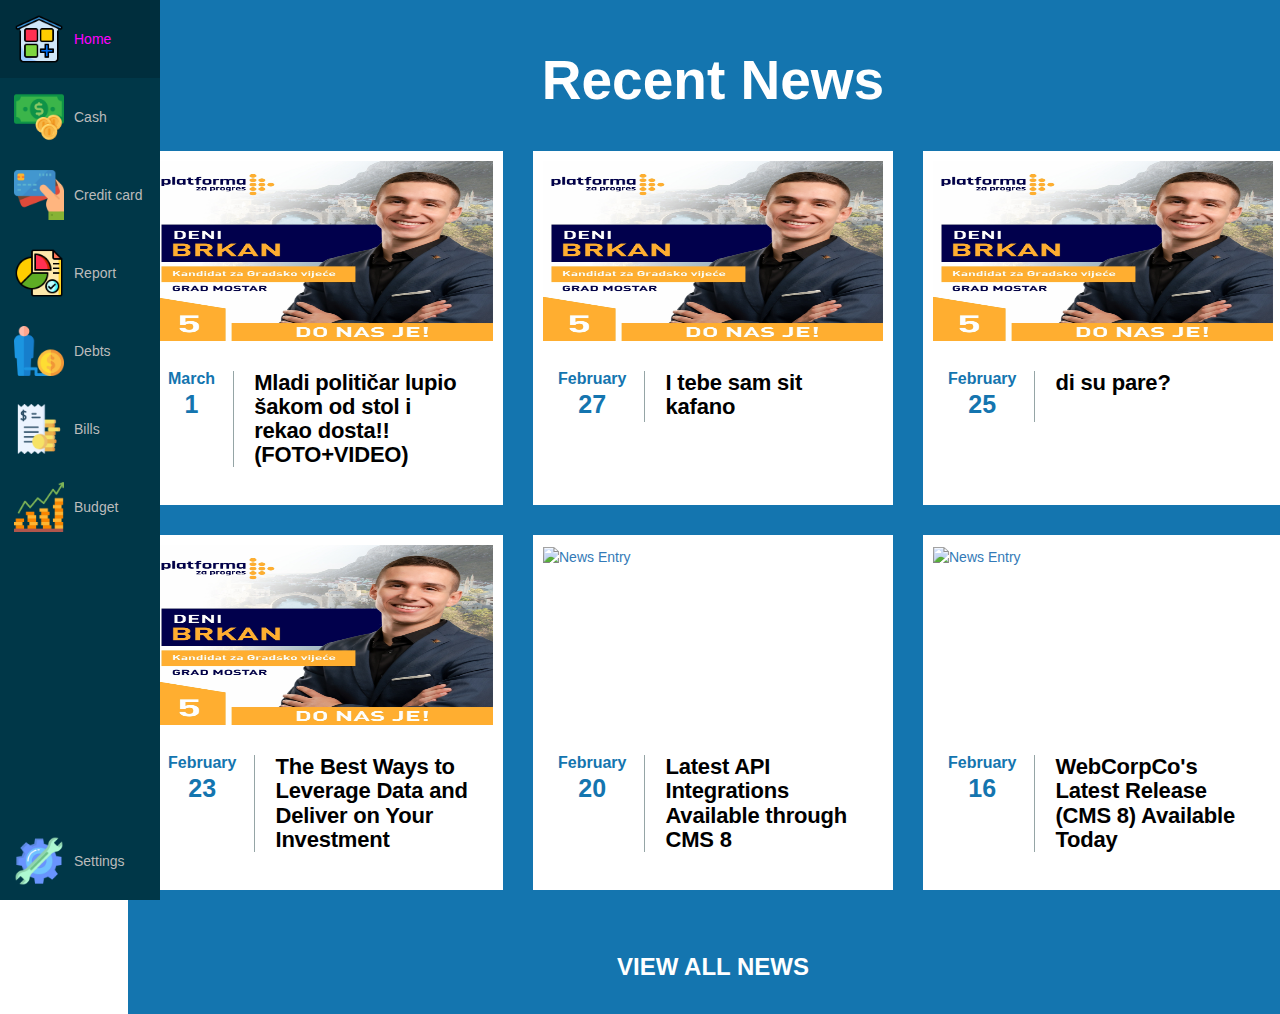
==== index.html @ 2942ec9b "debts v1" ====
<!DOCTYPE html>
<html lang="pt-BR">
	<head>
		<meta charset="UTF-8" />
		<meta name="viewport" content="width=device-width, initial-scale=1.0" />
		<title>Responsive Fixed Sidebar</title>
		<link
			rel="stylesheet"
			href="https://fonts.googleapis.com/css?family=Roboto&display=swap"
		/>
		<link rel="stylesheet" href="./styles/index_style.css" />
		<link rel="stylesheet" href="./styles/index_sidebar.css" />
	
		<link href="https://maxcdn.bootstrapcdn.com/bootstrap/3.3.7/css/bootstrap.min.css" rel="stylesheet">
		<link href="styles/index_recent-news-boxes.css" rel="stylesheet">
		<script src="https://ajax.googleapis.com/ajax/libs/jquery/3.1.1/jquery.min.js"></script>
		<script src="https://maxcdn.bootstrapcdn.com/bootstrap/3.3.7/js/bootstrap.min.js"></script>

	</head>
	<body>
		<aside class="sidebar">
			<nav>
				<ul class="sidebar__nav">
					<li>
						<a href="#" class="sidebar__nav__link">
							<img src="images/index/homepage.png" alt="Icon" /></image>
							<span class="sidebar__nav__text">Home</span>
						</a>
					</li>
					<li>
						<a href="#" class="sidebar__nav__link">
							<img src="images/index/money.png" alt="Icon" /></image>
							<span class="sidebar__nav__text">Cash</span>
						</a>
					</li>
					<li>
						<a href="#" class="sidebar__nav__link">
							<img src="images/index/debit-card.png" alt="Icon" /></image>
							<span class="sidebar__nav__text">Credit card</span>
						</a>
					</li>
					<li>
						<a href="#" class="sidebar__nav__link">
							<img src="images/index/report.png" alt="Icon" /></image>
							<span class="sidebar__nav__text">Report</span>
						</a>
					</li>
					<li>
						<a href="./pages/debts.html" class="sidebar__nav__link">
							<img src="images/index/debt.png" alt="Icon" /></image>
							<span class="sidebar__nav__text">Debts</span>
						</a>
					</li>
					<li>
						<a href="#" class="sidebar__nav__link">
							<img src="images/index/receipt.png" alt="Icon" /></image>
							<span class="sidebar__nav__text">Bills</span>
						</a>
					</li>
					<li>
						<a href="#" class="sidebar__nav__link">
							<img src="images/index/revenue.png" alt="Icon" /></image>
							<span class="sidebar__nav__text">Budget</span>
						</a>
					</li>
					<li>
						<a href="#" class="sidebar__nav__link">
							<img src="images/index/tools.png" alt="Icon" /></image>
							<span class="sidebar__nav__text">Settings</span>
						</a>
					</li>
				</ul>
			</nav>
		</aside>
			<section class="recentNews">
				<div class="container">
				  <h2 class="news-title">Recent News</h2>
				  <div class="row">
					<div class="ct-blog col-sm-6 col-md-4">
					  <div class="inner">
						<div class="fauxcrop">
						  <a href="#"><img alt="News Entry" src="images/news/deni.jpg"></a>
						</div>
						<div class="ct-blog-content">
						  <div class="ct-blog-date">
							<span>March</span><strong>1</strong>
						  </div>
						  <h3 class="ct-blog-header">
							Mladi političar lupio šakom od stol i rekao dosta!! (FOTO+VIDEO)
						  </h3>
						</div>
					  </div>
					</div>
					<div class="ct-blog col-sm-6 col-md-4">
					  <div class="inner">
						<div class="fauxcrop">
						  <a href="#"><img alt="News Entry" src="images/news/deni.jpg"></a>
						</div>
						<div class="ct-blog-content">
						  <div class="ct-blog-date">
							<span>February</span><strong>27</strong>
						  </div>
						  <h3 class="ct-blog-header">
							I tebe sam sit kafano
						  </h3>
						</div>
					  </div>
					</div>
					<div class="ct-blog col-sm-6 col-md-4">
					  <div class="inner">
						<div class="fauxcrop">
						  <a href="#"><img alt="News Entry" src="images/news/deni.jpg"></a>
						</div>
						<div class="ct-blog-content">
						  <div class="ct-blog-date">
							<span>February</span><strong>25</strong>
						  </div>
						  <h3 class="ct-blog-header">
							di su pare?
						  </h3>
						</div>
					  </div>
					</div>
					<div class="ct-blog col-sm-6 col-md-4">
					  <div class="inner">
						<div class="fauxcrop">
						  <a href="#"><img alt="News Entry" src="images/news/deni.jpg"></a>
						</div>
						<div class="ct-blog-content">
						  <div class="ct-blog-date">
							<span>February</span><strong>23</strong>
						  </div>
						  <h3 class="ct-blog-header">
							The Best Ways to Leverage Data and Deliver on Your Investment
						  </h3>
						</div>
					  </div>
					</div>
					<div class="ct-blog col-sm-6 col-md-4">
					  <div class="inner">
						<div class="fauxcrop">
						  <a href="#"><img alt="News Entry" src="https://www.solodev.com/assets/recent-news/news-entry-5.jpg"></a>
						</div>
						<div class="ct-blog-content">
						  <div class="ct-blog-date">
							<span>February</span><strong>20</strong>
						  </div>
						  <h3 class="ct-blog-header">
							Latest API Integrations Available through CMS 8
						  </h3>
						</div>
					  </div>
					</div>
					<div class="ct-blog col-sm-6 col-md-4">
					  <div class="inner">
						<div class="fauxcrop">
						  <a href="#"><img alt="News Entry" src="https://www.solodev.com/assets/recent-news/news-entry-6.jpg"></a>
						</div>
						<div class="ct-blog-content">
						  <div class="ct-blog-date">
							<span>February</span><strong>16</strong>
						  </div>
						  <h3 class="ct-blog-header">
							WebCorpCo's Latest Release (CMS 8) Available Today
						  </h3>
						</div>
					  </div>
					</div>
				  </div>
				  <div class="btn-news btn-contests">
					<a href="#">VIEW ALL NEWS</a>
				  </div>
				</div>
			  </section>
		</main>
	</body>
	
</html>
---- styles/index_style.css ----
img{
  width: 50px;
  height: 100%;
}

:root {
  --sidebar-width: 4.5em;
}

body {
  margin: 0;
  padding: 0;
  font-family: 'Roboto';
}

* {
  outline: none;
  box-sizing: border-box;
}

.main {
  margin-left: auto;
  margin-right: auto;
  max-width: 992px;
  padding: 2em 1.5em;
}

.main h2 {
  font-size: 2em;
  margin-top: 0px;
}

.main p {
  color: #444;
  font-size: 1.25em;
  line-height: 2;
  text-align: justify;
}

@media (min-width: 572px) {
  .main {
    /*margin-left: var(--sidebar-width);*/
    margin-left:11%;
  }
  
}

@media (min-width: 992px) {
  .main {
    padding: 2.5em;
  }

}
---- styles/index_sidebar.css ----
.sidebar {
	background-color: #003748;
	position: fixed;
	transition: width 0.2s ease;
	z-index:10000;
}

.sidebar nav {
	height: 100%;

}

.sidebar .sidebar__nav {
	display: flex;
	height: 100%;
	list-style: none;
	margin: 0;
	padding: 0;
}

.sidebar .sidebar__nav .sidebar__nav__link {
	align-items: center;
	color: #bbb;
	display: flex;
	padding-left: 20px;
	text-decoration: none;
	transition: color 0.2s ease, background-color 0.2s ease;
}

.sidebar .sidebar__nav .sidebar__nav__link:hover {
	background-color: rgba(0, 0, 0, 0.15);
	color: magenta;
}

.sidebar .sidebar__nav .sidebar__nav__text {
	display: none;
	margin-left: 10px;
	margin-right: auto;
	white-space: nowrap;
	
}

.sidebar .sidebar__nav i {
	align-items: center;
	display: flex;
	justify-content: center;
}

@media (max-width: 572px) {
	.sidebar {
		bottom: 0;
		width: 100%;
	}

	.sidebar .sidebar__nav {
		justify-content: center;
	}

	.sidebar .sidebar__nav .sidebar__nav__link {
		height: 100%;
		padding: 0.75em;
	}

	.sidebar .sidebar__nav i {
		font-size: 2rem;
	}
}

@media (min-width: 572px) {
	.sidebar {
		height: 100vh;
		left: 0;
		/*width: var(--sidebar-width);*/
		width:10%;
	
	}

	.sidebar:hover {
		width: 16rem;
	}

	.sidebar .sidebar__nav {
		flex-direction: column;
	}

	.sidebar .sidebar__nav li:last-child {
		margin-top: auto;
	}

	.sidebar .sidebar__nav .sidebar__nav__link {
		padding: 1em;
	}

	.sidebar:hover .sidebar__nav .sidebar__nav__text {
		display: inline;
	}
	

	.sidebar .sidebar__nav i {
		font-size: 2.5rem;
	}
}

@media (max-height: 434px) {
	.sidebar {
		overflow-y: scroll;
	}

}
---- styles/index_recent-news-boxes.css ----
.recentNews {
    background-color: rgb(20, 117, 175); 
    margin-left:10%;
}
.recentNews .news-title {
    text-align:center;
    padding-top:30px;
    padding-bottom:30px;
    font-family: 'nimbus-sans-condensed', sans-serif;
    font-size:55px;
    font-weight:bold;
    color: #fff;
}
.recentNews .row {
    display: flex;
    flex-wrap: wrap;
    justify-content: space-between;
    margin-bottom: 30px;
}
.recentNews .ct-blog {
    margin-bottom: 30px;
}
.ct-blog .inner {
    background-color: #FFF;
    padding: 10px;
    transition: all 0.2s ease-in-out 0s;
    cursor: pointer;
    height: 100%;
}
.ct-blog .inner:hover {
    background-color: #e6e6e6;
}
.ct-blog .fauxcrop {
    height: 180px;
    overflow: hidden;
}
.ct-blog .fauxcrop img {
    width: 100%;
}
.ct-blog-content {
    display: table;
    padding: 30px 0 28px;
}
.ct-blog-content .ct-blog-date {
    border-right: 1px solid #95A5A6;
    display: table-cell;
    font-family: "Lato", sans-serif;
    padding: 0px 18px 0px 15px;
    text-align: center;
}
.ct-blog-content .ct-blog-date span {
    font-size: 16px;
    color: rgb(20, 117, 175);  
    font-weight: 700;
    display: block;
    line-height: 1;
}
.ct-blog-content .ct-blog-date strong {
    font-size: 25px;
    color: rgb(20, 117, 175);  
}
.ct-blog-content .ct-blog-header {
    color: #000;
    display: table-cell;
    font-size: 22px;
    font-weight: 700;
    letter-spacing: -0.2px;
    line-height: 1.1;
    padding: 0 20px;
    vertical-align: top;
}
.btn-news {
    color: #333;
    font-size: 14px;
    font-weight: bold;
    padding-bottom: 30px;
    text-align: center;
}
.btn-news.btn-contests a {
    color: #fff;
    font-family: 'nimbus-sans-condensed', sans-serif;
    font-size: 24px;
    transition: all 0.2s ease-in-out 0s;
}
.btn-news.btn-contests a:hover {
    color: #000;
}
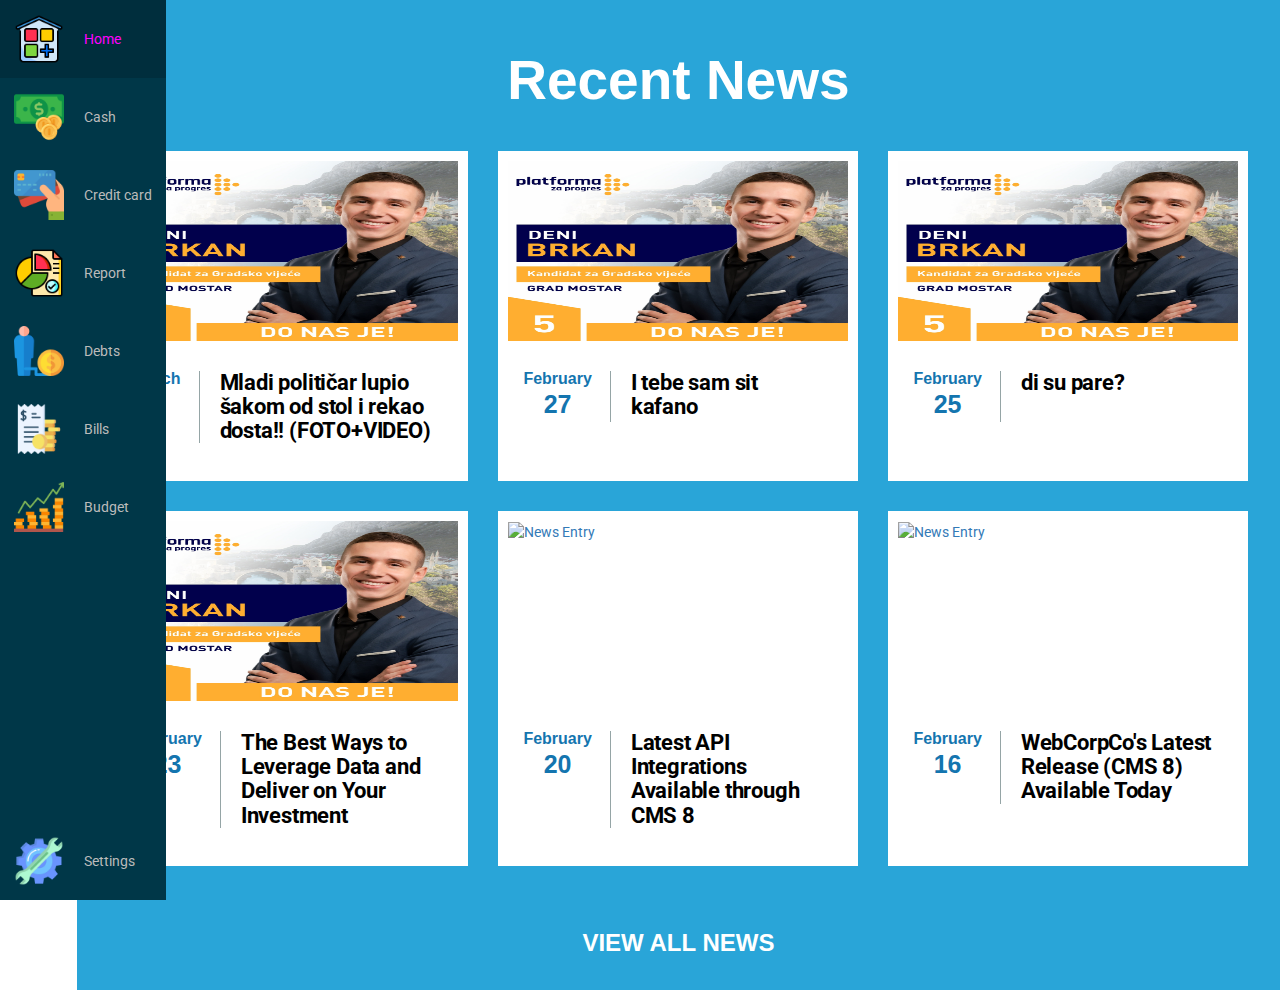
==== commit 2a762808: "fixed navbar" ====
--- a/index.html
+++ b/index.html
@@ -1,178 +1,150 @@
 <!DOCTYPE html>
-<html lang="pt-BR">
-	<head>
-		<meta charset="UTF-8" />
-		<meta name="viewport" content="width=device-width, initial-scale=1.0" />
-		<title>Responsive Fixed Sidebar</title>
-		<link
-			rel="stylesheet"
-			href="https://fonts.googleapis.com/css?family=Roboto&display=swap"
-		/>
-		<link rel="stylesheet" href="./styles/index_style.css" />
-		<link rel="stylesheet" href="./styles/index_sidebar.css" />
-	
-		<link href="https://maxcdn.bootstrapcdn.com/bootstrap/3.3.7/css/bootstrap.min.css" rel="stylesheet">
-		<link href="styles/index_recent-news-boxes.css" rel="stylesheet">
-		<script src="https://ajax.googleapis.com/ajax/libs/jquery/3.1.1/jquery.min.js"></script>
-		<script src="https://maxcdn.bootstrapcdn.com/bootstrap/3.3.7/js/bootstrap.min.js"></script>
+<html>
 
-	</head>
-	<body>
-		<aside class="sidebar">
-			<nav>
-				<ul class="sidebar__nav">
-					<li>
-						<a href="#" class="sidebar__nav__link">
-							<img src="images/index/homepage.png" alt="Icon" /></image>
-							<span class="sidebar__nav__text">Home</span>
-						</a>
-					</li>
-					<li>
-						<a href="#" class="sidebar__nav__link">
-							<img src="images/index/money.png" alt="Icon" /></image>
-							<span class="sidebar__nav__text">Cash</span>
-						</a>
-					</li>
-					<li>
-						<a href="#" class="sidebar__nav__link">
-							<img src="images/index/debit-card.png" alt="Icon" /></image>
-							<span class="sidebar__nav__text">Credit card</span>
-						</a>
-					</li>
-					<li>
-						<a href="#" class="sidebar__nav__link">
-							<img src="images/index/report.png" alt="Icon" /></image>
-							<span class="sidebar__nav__text">Report</span>
-						</a>
-					</li>
-					<li>
-						<a href="./pages/debts.html" class="sidebar__nav__link">
-							<img src="images/index/debt.png" alt="Icon" /></image>
-							<span class="sidebar__nav__text">Debts</span>
-						</a>
-					</li>
-					<li>
-						<a href="#" class="sidebar__nav__link">
-							<img src="images/index/receipt.png" alt="Icon" /></image>
-							<span class="sidebar__nav__text">Bills</span>
-						</a>
-					</li>
-					<li>
-						<a href="#" class="sidebar__nav__link">
-							<img src="images/index/revenue.png" alt="Icon" /></image>
-							<span class="sidebar__nav__text">Budget</span>
-						</a>
-					</li>
-					<li>
-						<a href="#" class="sidebar__nav__link">
-							<img src="images/index/tools.png" alt="Icon" /></image>
-							<span class="sidebar__nav__text">Settings</span>
-						</a>
-					</li>
-				</ul>
-			</nav>
-		</aside>
-			<section class="recentNews">
-				<div class="container">
-				  <h2 class="news-title">Recent News</h2>
-				  <div class="row">
-					<div class="ct-blog col-sm-6 col-md-4">
-					  <div class="inner">
+<head>
+	<meta charset="UTF-8" />
+	<meta name="viewport" content="width=device-width, initial-scale=1.0" />
+	<title>News</title>
+
+
+	<link href="https://maxcdn.bootstrapcdn.com/bootstrap/3.3.7/css/bootstrap.min.css" rel="stylesheet">
+	<link href="styles/index_recent-news-boxes.css" rel="stylesheet">
+	<script src="https://ajax.googleapis.com/ajax/libs/jquery/3.1.1/jquery.min.js"></script>
+	<script src="https://maxcdn.bootstrapcdn.com/bootstrap/3.3.7/js/bootstrap.min.js"></script>
+
+</head>
+
+<body>
+
+
+	<!--Navigation bar-->
+	<div id="nav-placeholder">
+
+
+
+	</div>
+	<!--end of Navigation bar-->
+
+
+	<section class="recentNews">
+		<div class="container">
+			<h2 class="news-title">Recent News</h2>
+			<div class="row">
+				<div class="ct-blog col-sm-6 col-md-4">
+					<div class="inner">
 						<div class="fauxcrop">
-						  <a href="#"><img alt="News Entry" src="images/news/deni.jpg"></a>
+							<a href="#"><img alt="News Entry" src="images/news/deni.jpg"></a>
 						</div>
 						<div class="ct-blog-content">
-						  <div class="ct-blog-date">
-							<span>March</span><strong>1</strong>
-						  </div>
-						  <h3 class="ct-blog-header">
-							Mladi političar lupio šakom od stol i rekao dosta!! (FOTO+VIDEO)
-						  </h3>
+							<div class="ct-blog-date">
+								<span>March</span><strong>1</strong>
+							</div>
+							<h3 class="ct-blog-header">
+								Mladi političar lupio šakom od stol i rekao dosta!! (FOTO+VIDEO)
+							</h3>
 						</div>
-					  </div>
 					</div>
-					<div class="ct-blog col-sm-6 col-md-4">
-					  <div class="inner">
+				</div>
+				<div class="ct-blog col-sm-6 col-md-4">
+					<div class="inner">
 						<div class="fauxcrop">
-						  <a href="#"><img alt="News Entry" src="images/news/deni.jpg"></a>
+							<a href="#"><img alt="News Entry" src="images/news/deni.jpg"></a>
 						</div>
 						<div class="ct-blog-content">
-						  <div class="ct-blog-date">
-							<span>February</span><strong>27</strong>
-						  </div>
-						  <h3 class="ct-blog-header">
-							I tebe sam sit kafano
-						  </h3>
+							<div class="ct-blog-date">
+								<span>February</span><strong>27</strong>
+							</div>
+							<h3 class="ct-blog-header">
+								I tebe sam sit kafano
+							</h3>
 						</div>
-					  </div>
 					</div>
-					<div class="ct-blog col-sm-6 col-md-4">
-					  <div class="inner">
+				</div>
+				<div class="ct-blog col-sm-6 col-md-4">
+					<div class="inner">
 						<div class="fauxcrop">
-						  <a href="#"><img alt="News Entry" src="images/news/deni.jpg"></a>
+							<a href="#"><img alt="News Entry" src="images/news/deni.jpg"></a>
 						</div>
 						<div class="ct-blog-content">
-						  <div class="ct-blog-date">
-							<span>February</span><strong>25</strong>
-						  </div>
-						  <h3 class="ct-blog-header">
-							di su pare?
-						  </h3>
+							<div class="ct-blog-date">
+								<span>February</span><strong>25</strong>
+							</div>
+							<h3 class="ct-blog-header">
+								di su pare?
+							</h3>
 						</div>
-					  </div>
 					</div>
-					<div class="ct-blog col-sm-6 col-md-4">
-					  <div class="inner">
+				</div>
+				<div class="ct-blog col-sm-6 col-md-4">
+					<div class="inner">
 						<div class="fauxcrop">
-						  <a href="#"><img alt="News Entry" src="images/news/deni.jpg"></a>
+							<a href="#"><img alt="News Entry" src="images/news/deni.jpg"></a>
 						</div>
 						<div class="ct-blog-content">
-						  <div class="ct-blog-date">
-							<span>February</span><strong>23</strong>
-						  </div>
-						  <h3 class="ct-blog-header">
-							The Best Ways to Leverage Data and Deliver on Your Investment
-						  </h3>
+							<div class="ct-blog-date">
+								<span>February</span><strong>23</strong>
+							</div>
+							<h3 class="ct-blog-header">
+								The Best Ways to Leverage Data and Deliver on Your Investment
+							</h3>
 						</div>
-					  </div>
 					</div>
-					<div class="ct-blog col-sm-6 col-md-4">
-					  <div class="inner">
+				</div>
+				<div class="ct-blog col-sm-6 col-md-4">
+					<div class="inner">
 						<div class="fauxcrop">
-						  <a href="#"><img alt="News Entry" src="https://www.solodev.com/assets/recent-news/news-entry-5.jpg"></a>
+							<a href="#"><img alt="News Entry"
+									src="https://www.solodev.com/assets/recent-news/news-entry-5.jpg"></a>
 						</div>
 						<div class="ct-blog-content">
-						  <div class="ct-blog-date">
-							<span>February</span><strong>20</strong>
-						  </div>
-						  <h3 class="ct-blog-header">
-							Latest API Integrations Available through CMS 8
-						  </h3>
+							<div class="ct-blog-date">
+								<span>February</span><strong>20</strong>
+							</div>
+							<h3 class="ct-blog-header">
+								Latest API Integrations Available through CMS 8
+							</h3>
 						</div>
-					  </div>
 					</div>
-					<div class="ct-blog col-sm-6 col-md-4">
-					  <div class="inner">
+				</div>
+				<div class="ct-blog col-sm-6 col-md-4">
+					<div class="inner">
 						<div class="fauxcrop">
-						  <a href="#"><img alt="News Entry" src="https://www.solodev.com/assets/recent-news/news-entry-6.jpg"></a>
+							<a href="#"><img alt="News Entry"
+									src="https://www.solodev.com/assets/recent-news/news-entry-6.jpg"></a>
 						</div>
 						<div class="ct-blog-content">
-						  <div class="ct-blog-date">
-							<span>February</span><strong>16</strong>
-						  </div>
-						  <h3 class="ct-blog-header">
-							WebCorpCo's Latest Release (CMS 8) Available Today
-						  </h3>
+							<div class="ct-blog-date">
+								<span>February</span><strong>16</strong>
+							</div>
+							<h3 class="ct-blog-header">
+								WebCorpCo's Latest Release (CMS 8) Available Today
+							</h3>
 						</div>
-					  </div>
 					</div>
-				  </div>
-				  <div class="btn-news btn-contests">
-					<a href="#">VIEW ALL NEWS</a>
-				  </div>
 				</div>
-			  </section>
-		</main>
-	</body>
-	
-</html>
+			</div>
+			<div class="btn-news btn-contests">
+				<a href="#">VIEW ALL NEWS</a>
+			</div>
+		</div>
+	</section>
+	</main>
+
+	<script src="https://code.jquery.com/jquery-3.3.1.min.js"
+		integrity="sha256-FgpCb/KJQlLNfOu91ta32o/NMZxltwRo8QtmkMRdAu8=" crossorigin="anonymous"></script>
+	<script src="https://cdnjs.cloudflare.com/ajax/libs/popper.js/1.14.3/umd/popper.min.js"
+		integrity="sha384-ZMP7rVo3mIykV+2+9J3UJ46jBk0WLaUAdn689aCwoqbBJiSnjAK/l8WvCWPIPm49"
+		crossorigin="anonymous"></script>
+	<script src="https://stackpath.bootstrapcdn.com/bootstrap/4.1.3/js/bootstrap.min.js"
+		integrity="sha384-ChfqqxuZUCnJSK3+MXmPNIyE6ZbWh2IMqE241rYiqJxyMiZ6OW/JmZQ5stwEULTy"
+		crossorigin="anonymous"></script>
+	<script>
+		$(function () {
+			$("#nav-placeholder").load("pages/navbar.html");
+		});
+	</script>
+
+
+</body>
+
+</html>--- a/styles/index_recent-news-boxes.css
+++ b/styles/index_recent-news-boxes.css
@@ -1,6 +1,6 @@
 .recentNews {
-    background-color: rgb(20, 117, 175); 
-    margin-left:10%;
+    background-color: #29a5d8; 
+    margin-left:6%;
 }
 .recentNews .news-title {
     text-align:center;
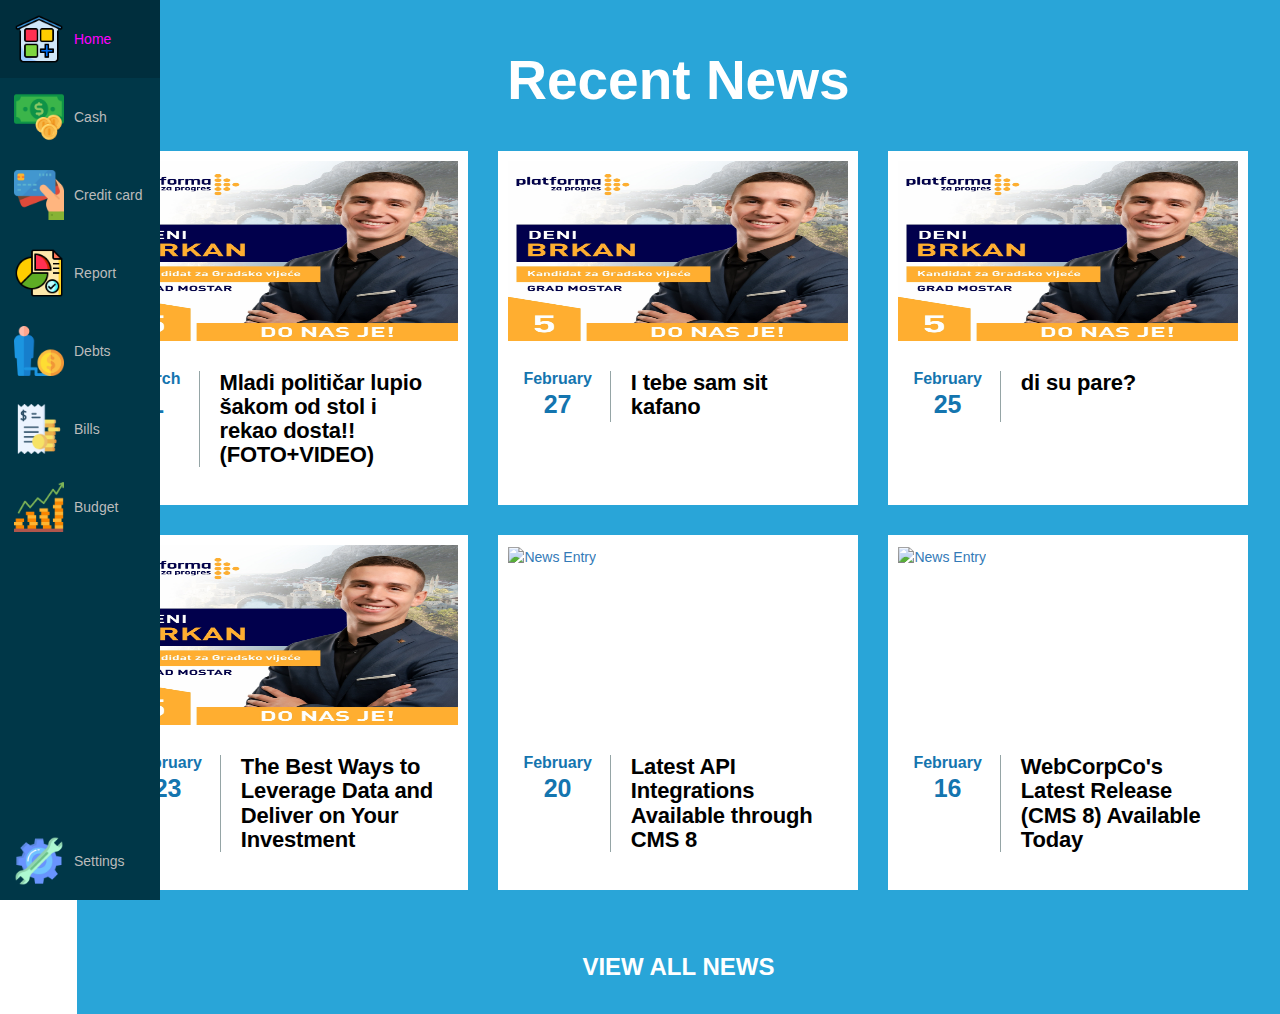
==== commit 343325ae: "cash v1" ====
--- a/index.html
+++ b/index.html
@@ -1,150 +1,178 @@
 <!DOCTYPE html>
-<html>
+<html lang="pt-BR">
+	<head>
+		<meta charset="UTF-8" />
+		<meta name="viewport" content="width=device-width, initial-scale=1.0" />
+		<title>Responsive Fixed Sidebar</title>
+		<link
+			rel="stylesheet"
+			href="https://fonts.googleapis.com/css?family=Roboto&display=swap"
+		/>
+		<link rel="stylesheet" href="./styles/index_style.css" />
+		<link rel="stylesheet" href="./styles/index_sidebar.css" />
+	
+		<link href="https://maxcdn.bootstrapcdn.com/bootstrap/3.3.7/css/bootstrap.min.css" rel="stylesheet">
+		<link href="styles/index_recent-news-boxes.css" rel="stylesheet">
+		<script src="https://ajax.googleapis.com/ajax/libs/jquery/3.1.1/jquery.min.js"></script>
+		<script src="https://maxcdn.bootstrapcdn.com/bootstrap/3.3.7/js/bootstrap.min.js"></script>
 
-<head>
-	<meta charset="UTF-8" />
-	<meta name="viewport" content="width=device-width, initial-scale=1.0" />
-	<title>News</title>
-
-
-	<link href="https://maxcdn.bootstrapcdn.com/bootstrap/3.3.7/css/bootstrap.min.css" rel="stylesheet">
-	<link href="styles/index_recent-news-boxes.css" rel="stylesheet">
-	<script src="https://ajax.googleapis.com/ajax/libs/jquery/3.1.1/jquery.min.js"></script>
-	<script src="https://maxcdn.bootstrapcdn.com/bootstrap/3.3.7/js/bootstrap.min.js"></script>
-
-</head>
-
-<body>
-
-
-	<!--Navigation bar-->
-	<div id="nav-placeholder">
-
-
-
-	</div>
-	<!--end of Navigation bar-->
-
-
-	<section class="recentNews">
-		<div class="container">
-			<h2 class="news-title">Recent News</h2>
-			<div class="row">
-				<div class="ct-blog col-sm-6 col-md-4">
-					<div class="inner">
+	</head>
+	<body>
+		<aside class="sidebar">
+			<nav>
+				<ul class="sidebar__nav">
+					<li>
+						<a href="index.html" class="sidebar__nav__link">
+							<img src="images/index/homepage.png" alt="Icon" /></image>
+							<span class="sidebar__nav__text">Home</span>
+						</a>
+					</li>
+					<li>
+						<a href="/pages/cash" class="sidebar__nav__link">
+							<img src="images/index/money.png" alt="Icon" /></image>
+							<span class="sidebar__nav__text">Cash</span>
+						</a>
+					</li>
+					<li>
+						<a href="#" class="sidebar__nav__link">
+							<img src="images/index/debit-card.png" alt="Icon" /></image>
+							<span class="sidebar__nav__text">Credit card</span>
+						</a>
+					</li>
+					<li>
+						<a href="#" class="sidebar__nav__link">
+							<img src="images/index/report.png" alt="Icon" /></image>
+							<span class="sidebar__nav__text">Report</span>
+						</a>
+					</li>
+					<li>
+						<a href="./pages/debts.html" class="sidebar__nav__link">
+							<img src="images/index/debt.png" alt="Icon" /></image>
+							<span class="sidebar__nav__text">Debts</span>
+						</a>
+					</li>
+					<li>
+						<a href="#" class="sidebar__nav__link">
+							<img src="images/index/receipt.png" alt="Icon" /></image>
+							<span class="sidebar__nav__text">Bills</span>
+						</a>
+					</li>
+					<li>
+						<a href="#" class="sidebar__nav__link">
+							<img src="images/index/revenue.png" alt="Icon" /></image>
+							<span class="sidebar__nav__text">Budget</span>
+						</a>
+					</li>
+					<li>
+						<a href="#" class="sidebar__nav__link">
+							<img src="images/index/tools.png" alt="Icon" /></image>
+							<span class="sidebar__nav__text">Settings</span>
+						</a>
+					</li>
+				</ul>
+			</nav>
+		</aside>
+			<section class="recentNews">
+				<div class="container">
+				  <h2 class="news-title">Recent News</h2>
+				  <div class="row">
+					<div class="ct-blog col-sm-6 col-md-4">
+					  <div class="inner">
 						<div class="fauxcrop">
-							<a href="#"><img alt="News Entry" src="images/news/deni.jpg"></a>
+						  <a href="#"><img alt="News Entry" src="images/news/deni.jpg"></a>
 						</div>
 						<div class="ct-blog-content">
-							<div class="ct-blog-date">
-								<span>March</span><strong>1</strong>
-							</div>
-							<h3 class="ct-blog-header">
-								Mladi političar lupio šakom od stol i rekao dosta!! (FOTO+VIDEO)
-							</h3>
+						  <div class="ct-blog-date">
+							<span>March</span><strong>1</strong>
+						  </div>
+						  <h3 class="ct-blog-header">
+							Mladi političar lupio šakom od stol i rekao dosta!! (FOTO+VIDEO)
+						  </h3>
 						</div>
+					  </div>
 					</div>
-				</div>
-				<div class="ct-blog col-sm-6 col-md-4">
-					<div class="inner">
+					<div class="ct-blog col-sm-6 col-md-4">
+					  <div class="inner">
 						<div class="fauxcrop">
-							<a href="#"><img alt="News Entry" src="images/news/deni.jpg"></a>
+						  <a href="#"><img alt="News Entry" src="images/news/deni.jpg"></a>
 						</div>
 						<div class="ct-blog-content">
-							<div class="ct-blog-date">
-								<span>February</span><strong>27</strong>
-							</div>
-							<h3 class="ct-blog-header">
-								I tebe sam sit kafano
-							</h3>
+						  <div class="ct-blog-date">
+							<span>February</span><strong>27</strong>
+						  </div>
+						  <h3 class="ct-blog-header">
+							I tebe sam sit kafano
+						  </h3>
 						</div>
+					  </div>
 					</div>
-				</div>
-				<div class="ct-blog col-sm-6 col-md-4">
-					<div class="inner">
+					<div class="ct-blog col-sm-6 col-md-4">
+					  <div class="inner">
 						<div class="fauxcrop">
-							<a href="#"><img alt="News Entry" src="images/news/deni.jpg"></a>
+						  <a href="#"><img alt="News Entry" src="images/news/deni.jpg"></a>
 						</div>
 						<div class="ct-blog-content">
-							<div class="ct-blog-date">
-								<span>February</span><strong>25</strong>
-							</div>
-							<h3 class="ct-blog-header">
-								di su pare?
-							</h3>
+						  <div class="ct-blog-date">
+							<span>February</span><strong>25</strong>
+						  </div>
+						  <h3 class="ct-blog-header">
+							di su pare?
+						  </h3>
 						</div>
+					  </div>
 					</div>
-				</div>
-				<div class="ct-blog col-sm-6 col-md-4">
-					<div class="inner">
+					<div class="ct-blog col-sm-6 col-md-4">
+					  <div class="inner">
 						<div class="fauxcrop">
-							<a href="#"><img alt="News Entry" src="images/news/deni.jpg"></a>
+						  <a href="#"><img alt="News Entry" src="images/news/deni.jpg"></a>
 						</div>
 						<div class="ct-blog-content">
-							<div class="ct-blog-date">
-								<span>February</span><strong>23</strong>
-							</div>
-							<h3 class="ct-blog-header">
-								The Best Ways to Leverage Data and Deliver on Your Investment
-							</h3>
+						  <div class="ct-blog-date">
+							<span>February</span><strong>23</strong>
+						  </div>
+						  <h3 class="ct-blog-header">
+							The Best Ways to Leverage Data and Deliver on Your Investment
+						  </h3>
 						</div>
+					  </div>
 					</div>
-				</div>
-				<div class="ct-blog col-sm-6 col-md-4">
-					<div class="inner">
+					<div class="ct-blog col-sm-6 col-md-4">
+					  <div class="inner">
 						<div class="fauxcrop">
-							<a href="#"><img alt="News Entry"
-									src="https://www.solodev.com/assets/recent-news/news-entry-5.jpg"></a>
+						  <a href="#"><img alt="News Entry" src="https://www.solodev.com/assets/recent-news/news-entry-5.jpg"></a>
 						</div>
 						<div class="ct-blog-content">
-							<div class="ct-blog-date">
-								<span>February</span><strong>20</strong>
-							</div>
-							<h3 class="ct-blog-header">
-								Latest API Integrations Available through CMS 8
-							</h3>
+						  <div class="ct-blog-date">
+							<span>February</span><strong>20</strong>
+						  </div>
+						  <h3 class="ct-blog-header">
+							Latest API Integrations Available through CMS 8
+						  </h3>
 						</div>
+					  </div>
 					</div>
-				</div>
-				<div class="ct-blog col-sm-6 col-md-4">
-					<div class="inner">
+					<div class="ct-blog col-sm-6 col-md-4">
+					  <div class="inner">
 						<div class="fauxcrop">
-							<a href="#"><img alt="News Entry"
-									src="https://www.solodev.com/assets/recent-news/news-entry-6.jpg"></a>
+						  <a href="#"><img alt="News Entry" src="https://www.solodev.com/assets/recent-news/news-entry-6.jpg"></a>
 						</div>
 						<div class="ct-blog-content">
-							<div class="ct-blog-date">
-								<span>February</span><strong>16</strong>
-							</div>
-							<h3 class="ct-blog-header">
-								WebCorpCo's Latest Release (CMS 8) Available Today
-							</h3>
+						  <div class="ct-blog-date">
+							<span>February</span><strong>16</strong>
+						  </div>
+						  <h3 class="ct-blog-header">
+							WebCorpCo's Latest Release (CMS 8) Available Today
+						  </h3>
 						</div>
+					  </div>
 					</div>
+				  </div>
+				  <div class="btn-news btn-contests">
+					<a href="#">VIEW ALL NEWS</a>
+				  </div>
 				</div>
-			</div>
-			<div class="btn-news btn-contests">
-				<a href="#">VIEW ALL NEWS</a>
-			</div>
-		</div>
-	</section>
-	</main>
-
-	<script src="https://code.jquery.com/jquery-3.3.1.min.js"
-		integrity="sha256-FgpCb/KJQlLNfOu91ta32o/NMZxltwRo8QtmkMRdAu8=" crossorigin="anonymous"></script>
-	<script src="https://cdnjs.cloudflare.com/ajax/libs/popper.js/1.14.3/umd/popper.min.js"
-		integrity="sha384-ZMP7rVo3mIykV+2+9J3UJ46jBk0WLaUAdn689aCwoqbBJiSnjAK/l8WvCWPIPm49"
-		crossorigin="anonymous"></script>
-	<script src="https://stackpath.bootstrapcdn.com/bootstrap/4.1.3/js/bootstrap.min.js"
-		integrity="sha384-ChfqqxuZUCnJSK3+MXmPNIyE6ZbWh2IMqE241rYiqJxyMiZ6OW/JmZQ5stwEULTy"
-		crossorigin="anonymous"></script>
-	<script>
-		$(function () {
-			$("#nav-placeholder").load("pages/navbar.html");
-		});
-	</script>
-
-
-</body>
-
-</html>+			  </section>
+		</main>
+	</body>
+	
+</html>
--- a/styles/index_style.css
+++ b/styles/index_style.css
@@ -0,0 +1,53 @@
+img{
+  width: 50px;
+  height: 100%;
+}
+
+:root {
+  --sidebar-width: 4.5em;
+}
+
+body {
+  margin: 0;
+  padding: 0;
+  font-family: 'Roboto';
+}
+
+* {
+  outline: none;
+  box-sizing: border-box;
+}
+
+.main {
+  margin-left: auto;
+  margin-right: auto;
+  max-width: 992px;
+  padding: 2em 1.5em;
+}
+
+.main h2 {
+  font-size: 2em;
+  margin-top: 0px;
+}
+
+.main p {
+  color: #444;
+  font-size: 1.25em;
+  line-height: 2;
+  text-align: justify;
+}
+
+@media (min-width: 572px) {
+  .main {
+    /*margin-left: var(--sidebar-width);*/
+    margin-left:11%;
+  }
+  
+}
+
+@media (min-width: 992px) {
+  .main {
+    padding: 2.5em;
+  }
+
+}
--- a/styles/index_sidebar.css
+++ b/styles/index_sidebar.css
@@ -0,0 +1,109 @@
+.sidebar {
+	background-color: #003748;
+	position: fixed;
+	transition: width 0.2s ease;
+	z-index:10000;
+}
+
+.sidebar nav {
+	height: 100%;
+
+}
+
+.sidebar .sidebar__nav {
+	display: flex;
+	height: 100%;
+	list-style: none;
+	margin: 0;
+	padding: 0;
+}
+
+.sidebar .sidebar__nav .sidebar__nav__link {
+	align-items: center;
+	color: #bbb;
+	display: flex;
+	padding-left: 20px;
+	text-decoration: none;
+	transition: color 0.2s ease, background-color 0.2s ease;
+}
+
+.sidebar .sidebar__nav .sidebar__nav__link:hover {
+	background-color: rgba(0, 0, 0, 0.15);
+	color: magenta;
+}
+
+.sidebar .sidebar__nav .sidebar__nav__text {
+	display: none;
+	margin-left: 10px;
+	margin-right: auto;
+	white-space: nowrap;
+	
+}
+
+.sidebar .sidebar__nav i {
+	align-items: center;
+	display: flex;
+	justify-content: center;
+}
+
+@media (max-width: 572px) {
+	.sidebar {
+		bottom: 0;
+		width: 100%;
+	}
+
+	.sidebar .sidebar__nav {
+		justify-content: center;
+	}
+
+	.sidebar .sidebar__nav .sidebar__nav__link {
+		height: 100%;
+		padding: 0.75em;
+	}
+
+	.sidebar .sidebar__nav i {
+		font-size: 2rem;
+	}
+}
+
+@media (min-width: 572px) {
+	.sidebar {
+		height: 100vh;
+		left: 0;
+		/*width: var(--sidebar-width);*/
+		width:10%;
+	
+	}
+
+	.sidebar:hover {
+		width: 16rem;
+	}
+
+	.sidebar .sidebar__nav {
+		flex-direction: column;
+	}
+
+	.sidebar .sidebar__nav li:last-child {
+		margin-top: auto;
+	}
+
+	.sidebar .sidebar__nav .sidebar__nav__link {
+		padding: 1em;
+	}
+
+	.sidebar:hover .sidebar__nav .sidebar__nav__text {
+		display: inline;
+	}
+	
+
+	.sidebar .sidebar__nav i {
+		font-size: 2.5rem;
+	}
+}
+
+@media (max-height: 434px) {
+	.sidebar {
+		overflow-y: scroll;
+	}
+
+}
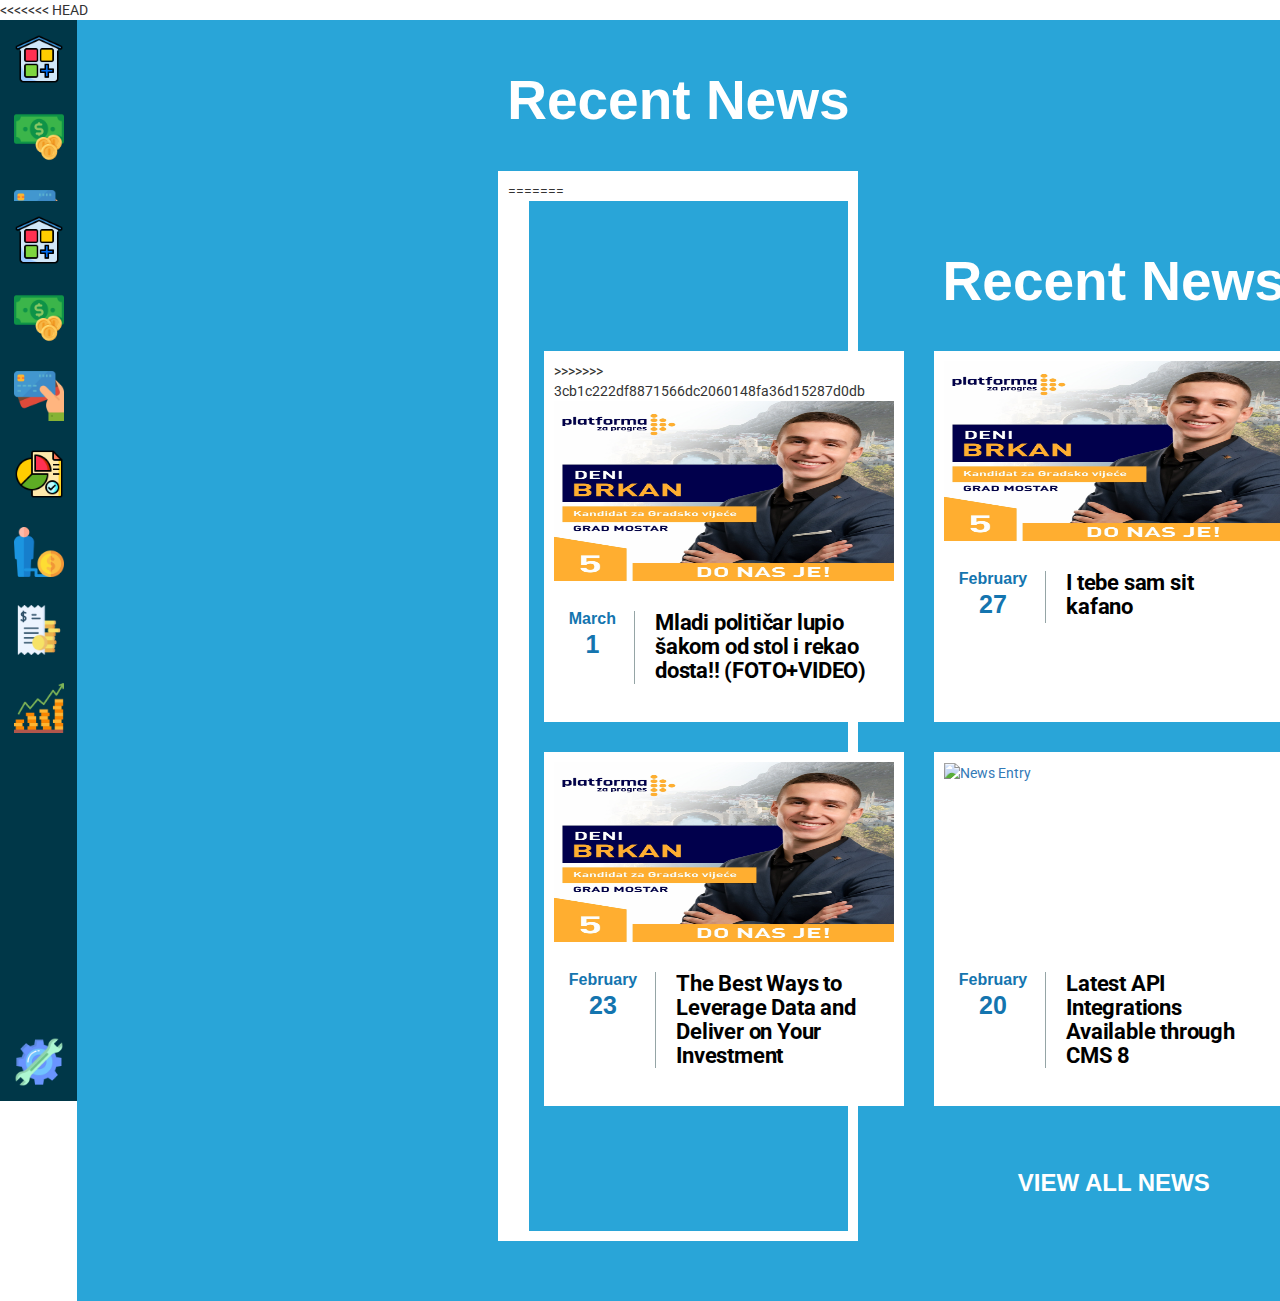
==== commit 9869d7a0: "Merge branch 'master' of https://github.com/denza24/budgetplanner" ====
--- a/index.html
+++ b/index.html
@@ -1,4 +1,5 @@
 <!DOCTYPE html>
+<<<<<<< HEAD
 <html lang="pt-BR">
 	<head>
 		<meta charset="UTF-8" />
@@ -78,101 +79,154 @@
 				  <div class="row">
 					<div class="ct-blog col-sm-6 col-md-4">
 					  <div class="inner">
-						<div class="fauxcrop">
-						  <a href="#"><img alt="News Entry" src="images/news/deni.jpg"></a>
-						</div>
-						<div class="ct-blog-content">
-						  <div class="ct-blog-date">
-							<span>March</span><strong>1</strong>
-						  </div>
-						  <h3 class="ct-blog-header">
-							Mladi političar lupio šakom od stol i rekao dosta!! (FOTO+VIDEO)
-						  </h3>
-						</div>
-					  </div>
-					</div>
-					<div class="ct-blog col-sm-6 col-md-4">
-					  <div class="inner">
-						<div class="fauxcrop">
-						  <a href="#"><img alt="News Entry" src="images/news/deni.jpg"></a>
-						</div>
-						<div class="ct-blog-content">
-						  <div class="ct-blog-date">
-							<span>February</span><strong>27</strong>
-						  </div>
-						  <h3 class="ct-blog-header">
-							I tebe sam sit kafano
-						  </h3>
-						</div>
-					  </div>
-					</div>
-					<div class="ct-blog col-sm-6 col-md-4">
-					  <div class="inner">
-						<div class="fauxcrop">
-						  <a href="#"><img alt="News Entry" src="images/news/deni.jpg"></a>
-						</div>
-						<div class="ct-blog-content">
-						  <div class="ct-blog-date">
-							<span>February</span><strong>25</strong>
-						  </div>
-						  <h3 class="ct-blog-header">
-							di su pare?
-						  </h3>
-						</div>
-					  </div>
-					</div>
-					<div class="ct-blog col-sm-6 col-md-4">
-					  <div class="inner">
-						<div class="fauxcrop">
-						  <a href="#"><img alt="News Entry" src="images/news/deni.jpg"></a>
-						</div>
-						<div class="ct-blog-content">
-						  <div class="ct-blog-date">
-							<span>February</span><strong>23</strong>
-						  </div>
-						  <h3 class="ct-blog-header">
-							The Best Ways to Leverage Data and Deliver on Your Investment
-						  </h3>
-						</div>
-					  </div>
-					</div>
-					<div class="ct-blog col-sm-6 col-md-4">
-					  <div class="inner">
-						<div class="fauxcrop">
-						  <a href="#"><img alt="News Entry" src="https://www.solodev.com/assets/recent-news/news-entry-5.jpg"></a>
-						</div>
-						<div class="ct-blog-content">
-						  <div class="ct-blog-date">
-							<span>February</span><strong>20</strong>
-						  </div>
-						  <h3 class="ct-blog-header">
-							Latest API Integrations Available through CMS 8
-						  </h3>
-						</div>
-					  </div>
-					</div>
-					<div class="ct-blog col-sm-6 col-md-4">
-					  <div class="inner">
-						<div class="fauxcrop">
-						  <a href="#"><img alt="News Entry" src="https://www.solodev.com/assets/recent-news/news-entry-6.jpg"></a>
-						</div>
-						<div class="ct-blog-content">
-						  <div class="ct-blog-date">
-							<span>February</span><strong>16</strong>
-						  </div>
-						  <h3 class="ct-blog-header">
-							WebCorpCo's Latest Release (CMS 8) Available Today
-						  </h3>
-						</div>
-					  </div>
-					</div>
-				  </div>
-				  <div class="btn-news btn-contests">
-					<a href="#">VIEW ALL NEWS</a>
-				  </div>
-				</div>
-			  </section>
-		</main>
-	</body>
-	
-</html>
+=======
+<html>
+
+<head>
+	<meta charset="UTF-8" />
+	<meta name="viewport" content="width=device-width, initial-scale=1.0" />
+	<title>News</title>
+
+
+	<link href="https://maxcdn.bootstrapcdn.com/bootstrap/3.3.7/css/bootstrap.min.css" rel="stylesheet">
+	<link href="styles/index_recent-news-boxes.css" rel="stylesheet">
+	<script src="https://ajax.googleapis.com/ajax/libs/jquery/3.1.1/jquery.min.js"></script>
+	<script src="https://maxcdn.bootstrapcdn.com/bootstrap/3.3.7/js/bootstrap.min.js"></script>
+
+</head>
+
+<body>
+
+
+	<!--Navigation bar-->
+	<div id="nav-placeholder">
+
+
+
+	</div>
+	<!--end of Navigation bar-->
+
+
+	<section class="recentNews">
+		<div class="container">
+			<h2 class="news-title">Recent News</h2>
+			<div class="row">
+				<div class="ct-blog col-sm-6 col-md-4">
+					<div class="inner">
+>>>>>>> 3cb1c222df8871566dc2060148fa36d15287d0db
+						<div class="fauxcrop">
+							<a href="#"><img alt="News Entry" src="images/news/deni.jpg"></a>
+						</div>
+						<div class="ct-blog-content">
+							<div class="ct-blog-date">
+								<span>March</span><strong>1</strong>
+							</div>
+							<h3 class="ct-blog-header">
+								Mladi političar lupio šakom od stol i rekao dosta!! (FOTO+VIDEO)
+							</h3>
+						</div>
+					</div>
+				</div>
+				<div class="ct-blog col-sm-6 col-md-4">
+					<div class="inner">
+						<div class="fauxcrop">
+							<a href="#"><img alt="News Entry" src="images/news/deni.jpg"></a>
+						</div>
+						<div class="ct-blog-content">
+							<div class="ct-blog-date">
+								<span>February</span><strong>27</strong>
+							</div>
+							<h3 class="ct-blog-header">
+								I tebe sam sit kafano
+							</h3>
+						</div>
+					</div>
+				</div>
+				<div class="ct-blog col-sm-6 col-md-4">
+					<div class="inner">
+						<div class="fauxcrop">
+							<a href="#"><img alt="News Entry" src="images/news/deni.jpg"></a>
+						</div>
+						<div class="ct-blog-content">
+							<div class="ct-blog-date">
+								<span>February</span><strong>25</strong>
+							</div>
+							<h3 class="ct-blog-header">
+								di su pare?
+							</h3>
+						</div>
+					</div>
+				</div>
+				<div class="ct-blog col-sm-6 col-md-4">
+					<div class="inner">
+						<div class="fauxcrop">
+							<a href="#"><img alt="News Entry" src="images/news/deni.jpg"></a>
+						</div>
+						<div class="ct-blog-content">
+							<div class="ct-blog-date">
+								<span>February</span><strong>23</strong>
+							</div>
+							<h3 class="ct-blog-header">
+								The Best Ways to Leverage Data and Deliver on Your Investment
+							</h3>
+						</div>
+					</div>
+				</div>
+				<div class="ct-blog col-sm-6 col-md-4">
+					<div class="inner">
+						<div class="fauxcrop">
+							<a href="#"><img alt="News Entry"
+									src="https://www.solodev.com/assets/recent-news/news-entry-5.jpg"></a>
+						</div>
+						<div class="ct-blog-content">
+							<div class="ct-blog-date">
+								<span>February</span><strong>20</strong>
+							</div>
+							<h3 class="ct-blog-header">
+								Latest API Integrations Available through CMS 8
+							</h3>
+						</div>
+					</div>
+				</div>
+				<div class="ct-blog col-sm-6 col-md-4">
+					<div class="inner">
+						<div class="fauxcrop">
+							<a href="#"><img alt="News Entry"
+									src="https://www.solodev.com/assets/recent-news/news-entry-6.jpg"></a>
+						</div>
+						<div class="ct-blog-content">
+							<div class="ct-blog-date">
+								<span>February</span><strong>16</strong>
+							</div>
+							<h3 class="ct-blog-header">
+								WebCorpCo's Latest Release (CMS 8) Available Today
+							</h3>
+						</div>
+					</div>
+				</div>
+			</div>
+			<div class="btn-news btn-contests">
+				<a href="#">VIEW ALL NEWS</a>
+			</div>
+		</div>
+	</section>
+	</main>
+
+	<script src="https://code.jquery.com/jquery-3.3.1.min.js"
+		integrity="sha256-FgpCb/KJQlLNfOu91ta32o/NMZxltwRo8QtmkMRdAu8=" crossorigin="anonymous"></script>
+	<script src="https://cdnjs.cloudflare.com/ajax/libs/popper.js/1.14.3/umd/popper.min.js"
+		integrity="sha384-ZMP7rVo3mIykV+2+9J3UJ46jBk0WLaUAdn689aCwoqbBJiSnjAK/l8WvCWPIPm49"
+		crossorigin="anonymous"></script>
+	<script src="https://stackpath.bootstrapcdn.com/bootstrap/4.1.3/js/bootstrap.min.js"
+		integrity="sha384-ChfqqxuZUCnJSK3+MXmPNIyE6ZbWh2IMqE241rYiqJxyMiZ6OW/JmZQ5stwEULTy"
+		crossorigin="anonymous"></script>
+	<script>
+		$(function () {
+			$("#nav-placeholder").load("pages/navbar.html");
+		});
+	</script>
+
+
+</body>
+
+</html>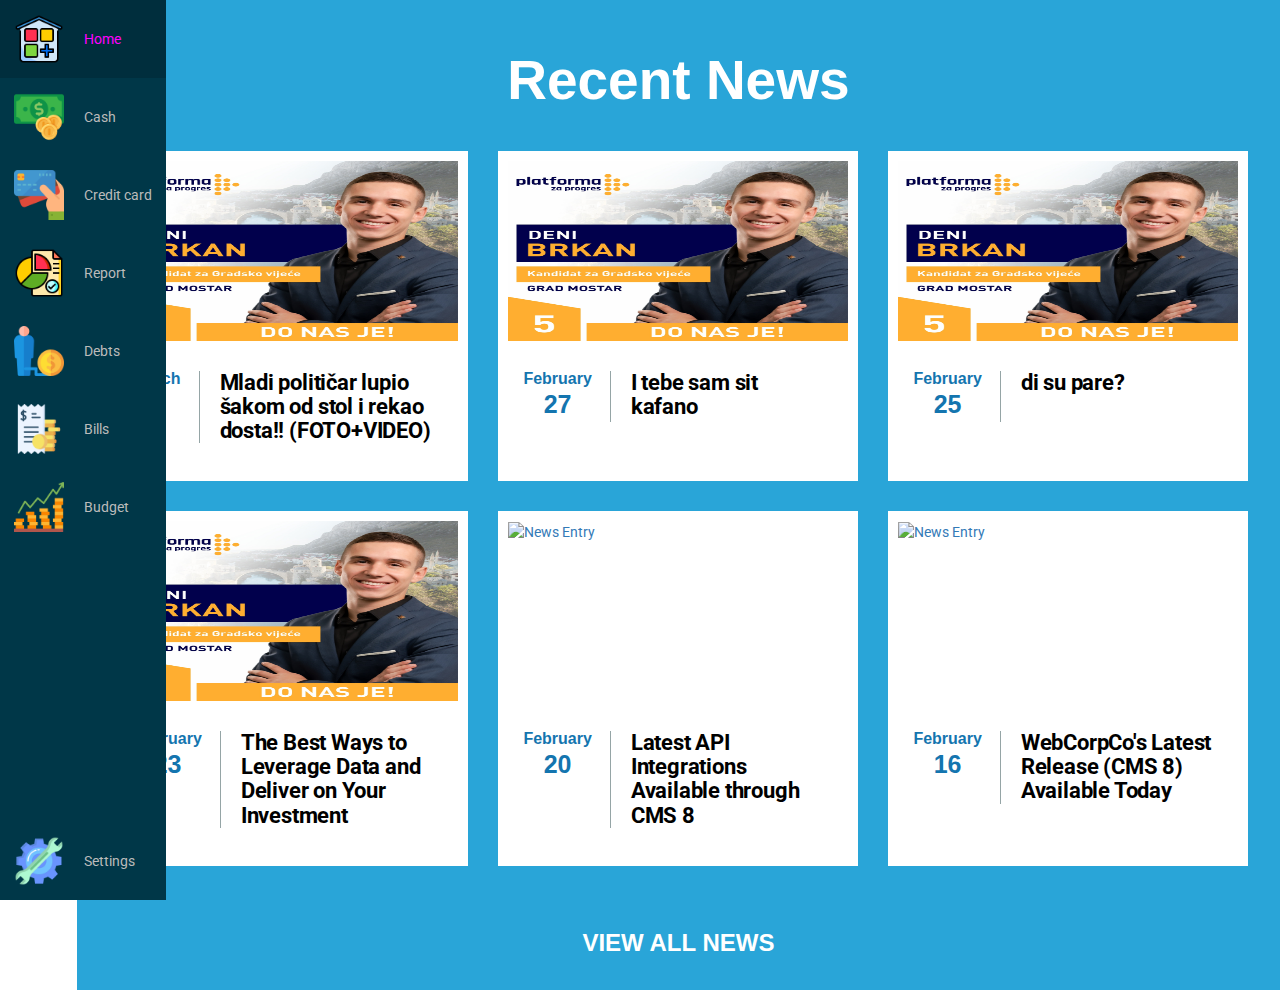
==== commit 3afc30d7: "cash v2" ====
--- a/index.html
+++ b/index.html
@@ -1,85 +1,4 @@
 <!DOCTYPE html>
-<<<<<<< HEAD
-<html lang="pt-BR">
-	<head>
-		<meta charset="UTF-8" />
-		<meta name="viewport" content="width=device-width, initial-scale=1.0" />
-		<title>Responsive Fixed Sidebar</title>
-		<link
-			rel="stylesheet"
-			href="https://fonts.googleapis.com/css?family=Roboto&display=swap"
-		/>
-		<link rel="stylesheet" href="./styles/index_style.css" />
-		<link rel="stylesheet" href="./styles/index_sidebar.css" />
-	
-		<link href="https://maxcdn.bootstrapcdn.com/bootstrap/3.3.7/css/bootstrap.min.css" rel="stylesheet">
-		<link href="styles/index_recent-news-boxes.css" rel="stylesheet">
-		<script src="https://ajax.googleapis.com/ajax/libs/jquery/3.1.1/jquery.min.js"></script>
-		<script src="https://maxcdn.bootstrapcdn.com/bootstrap/3.3.7/js/bootstrap.min.js"></script>
-
-	</head>
-	<body>
-		<aside class="sidebar">
-			<nav>
-				<ul class="sidebar__nav">
-					<li>
-						<a href="index.html" class="sidebar__nav__link">
-							<img src="images/index/homepage.png" alt="Icon" /></image>
-							<span class="sidebar__nav__text">Home</span>
-						</a>
-					</li>
-					<li>
-						<a href="/pages/cash" class="sidebar__nav__link">
-							<img src="images/index/money.png" alt="Icon" /></image>
-							<span class="sidebar__nav__text">Cash</span>
-						</a>
-					</li>
-					<li>
-						<a href="#" class="sidebar__nav__link">
-							<img src="images/index/debit-card.png" alt="Icon" /></image>
-							<span class="sidebar__nav__text">Credit card</span>
-						</a>
-					</li>
-					<li>
-						<a href="#" class="sidebar__nav__link">
-							<img src="images/index/report.png" alt="Icon" /></image>
-							<span class="sidebar__nav__text">Report</span>
-						</a>
-					</li>
-					<li>
-						<a href="./pages/debts.html" class="sidebar__nav__link">
-							<img src="images/index/debt.png" alt="Icon" /></image>
-							<span class="sidebar__nav__text">Debts</span>
-						</a>
-					</li>
-					<li>
-						<a href="#" class="sidebar__nav__link">
-							<img src="images/index/receipt.png" alt="Icon" /></image>
-							<span class="sidebar__nav__text">Bills</span>
-						</a>
-					</li>
-					<li>
-						<a href="#" class="sidebar__nav__link">
-							<img src="images/index/revenue.png" alt="Icon" /></image>
-							<span class="sidebar__nav__text">Budget</span>
-						</a>
-					</li>
-					<li>
-						<a href="#" class="sidebar__nav__link">
-							<img src="images/index/tools.png" alt="Icon" /></image>
-							<span class="sidebar__nav__text">Settings</span>
-						</a>
-					</li>
-				</ul>
-			</nav>
-		</aside>
-			<section class="recentNews">
-				<div class="container">
-				  <h2 class="news-title">Recent News</h2>
-				  <div class="row">
-					<div class="ct-blog col-sm-6 col-md-4">
-					  <div class="inner">
-=======
 <html>
 
 <head>
@@ -99,11 +18,7 @@
 
 
 	<!--Navigation bar-->
-	<div id="nav-placeholder">
-
-
-
-	</div>
+	<div id="nav-placeholder"> </div>
 	<!--end of Navigation bar-->
 
 
@@ -113,7 +28,6 @@
 			<div class="row">
 				<div class="ct-blog col-sm-6 col-md-4">
 					<div class="inner">
->>>>>>> 3cb1c222df8871566dc2060148fa36d15287d0db
 						<div class="fauxcrop">
 							<a href="#"><img alt="News Entry" src="images/news/deni.jpg"></a>
 						</div>
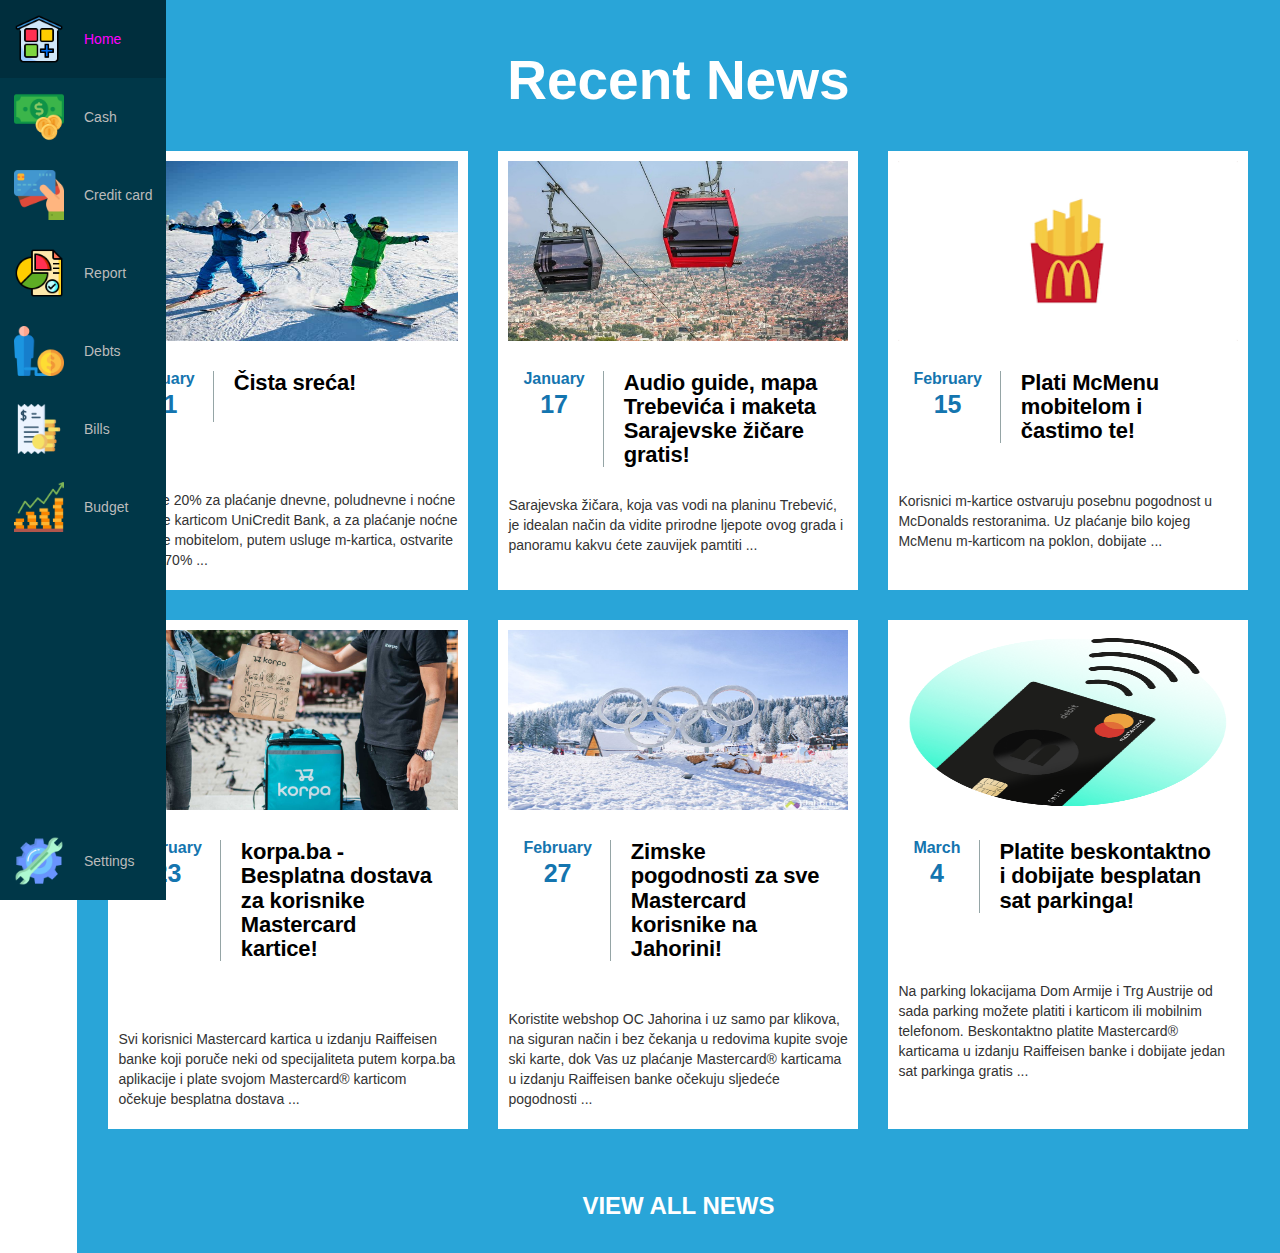
==== commit eb9b0d2e: "news - obavijesti" ====
--- a/index.html
+++ b/index.html
@@ -11,7 +11,7 @@
 	<link href="styles/index_recent-news-boxes.css" rel="stylesheet">
 	<script src="https://ajax.googleapis.com/ajax/libs/jquery/3.1.1/jquery.min.js"></script>
 	<script src="https://maxcdn.bootstrapcdn.com/bootstrap/3.3.7/js/bootstrap.min.js"></script>
-
+	
 </head>
 
 <body>
@@ -29,93 +29,105 @@
 				<div class="ct-blog col-sm-6 col-md-4">
 					<div class="inner">
 						<div class="fauxcrop">
-							<a href="#"><img alt="News Entry" src="images/news/deni.jpg"></a>
+							<a href="https://www.unicredit.ba/ba/stanovnistvo/kreditiranje/kreditne_kartice/pogodnosti-kartice-unicredit.html"><img alt="News Entry" src="images/news/i_1.jpg"></a>
 						</div>
 						<div class="ct-blog-content">
 							<div class="ct-blog-date">
-								<span>March</span><strong>1</strong>
+								<span>January</span><strong>11</strong>
 							</div>
-							<h3 class="ct-blog-header">
-								Mladi političar lupio šakom od stol i rekao dosta!! (FOTO+VIDEO)
+							<h3  class="ct-blog-header">
+								Čista sreća!
 							</h3>
 						</div>
+						<br/>	<br/>
+						<p>Uštedite 20% za plaćanje dnevne, poludnevne i noćne ski karte karticom UniCredit Bank, a za plaćanje noćne ski karte mobitelom, putem usluge m-kartica, ostvarite popust 70% ...</p>
 					</div>
 				</div>
 				<div class="ct-blog col-sm-6 col-md-4">
 					<div class="inner">
 						<div class="fauxcrop">
-							<a href="#"><img alt="News Entry" src="images/news/deni.jpg"></a>
+							<a href="https://www.unicredit.ba/ba/stanovnistvo/kreditiranje/kreditne_kartice/pogodnosti-kartice-unicredit.html"><img alt="News Entry" src="images/news/i_2.jpg"></a>
+						</div>
+						<div class="ct-blog-content">
+							<div class="ct-blog-date">
+								<span>January</span><strong>17</strong>
+							</div>
+							<h3 class="ct-blog-header">
+								Audio guide, mapa Trebevića i maketa Sarajevske žičare gratis!
+							</h3>
+						</div>
+						<p>Sarajevska žičara, koja vas vodi na planinu Trebević, je idealan način da vidite prirodne ljepote ovog grada i panoramu kakvu ćete zauvijek pamtiti ...</p>
+					</div>
+				</div>
+				<div class="ct-blog col-sm-6 col-md-4">
+					<div class="inner">
+						<div class="fauxcrop">
+							<a href="https://www.unicredit.ba/ba/stanovnistvo/kreditiranje/kreditne_kartice/pogodnosti-kartice-unicredit.html"><img alt="News Entry" src="images/news/i_3.png"></a>
+						</div>
+						<div class="ct-blog-content">
+							<div class="ct-blog-date">
+								<span>February</span><strong>15</strong>
+							</div>
+							<h3 class="ct-blog-header">
+								Plati McMenu mobitelom i častimo te!
+							</h3>
+						</div>
+						<br/>
+						<p>Korisnici m-kartice ostvaruju posebnu pogodnost u McDonalds restoranima. Uz plaćanje bilo kojeg McMenu m-karticom na poklon, dobijate ...</p>
+					</div>
+				</div>
+				<div class="ct-blog col-sm-6 col-md-4">
+					<div class="inner">
+						<div class="fauxcrop">
+							<a href="https://raiffeisenbank.ba/stanovnistvo/racuni-i-kartice/pogodnosti-za-korisnike-raiffeisen-kartica"><img alt="News Entry" src="images/news/i_4.jpg"></a>
+						</div>
+						<div class="ct-blog-content">
+							<div class="ct-blog-date">
+								<span>February</span><strong>23</strong>
+							</div>
+							<h3 class="ct-blog-header">
+								korpa.ba - Besplatna dostava za korisnike Mastercard kartice! 
+							</h3>
+						</div>
+						<br/>
+						<br/>
+						<p>Svi korisnici Mastercard kartica u izdanju Raiffeisen banke koji poruče neki od specijaliteta putem korpa.ba aplikacije i plate svojom Mastercard® karticom očekuje besplatna dostava ...</p>
+					</div>
+				</div>
+				<div class="ct-blog col-sm-6 col-md-4">
+					<div class="inner">
+						<div class="fauxcrop">
+							<a href="https://raiffeisenbank.ba/stanovnistvo/racuni-i-kartice/pogodnosti-za-korisnike-raiffeisen-kartica"><img alt="News Entry" src="images/news/i_5.jpg"></a>
 						</div>
 						<div class="ct-blog-content">
 							<div class="ct-blog-date">
 								<span>February</span><strong>27</strong>
 							</div>
 							<h3 class="ct-blog-header">
-								I tebe sam sit kafano
+								Zimske pogodnosti za sve Mastercard korisnike na Jahorini!
 							</h3>
 						</div>
+						<br/>
+						<p>Koristite webshop OC Jahorina i uz samo par klikova, na siguran način i bez čekanja u redovima kupite svoje ski karte, dok Vas uz plaćanje Mastercard® karticama u izdanju Raiffeisen banke očekuju sljedeće pogodnosti ...</p>
 					</div>
 				</div>
 				<div class="ct-blog col-sm-6 col-md-4">
 					<div class="inner">
 						<div class="fauxcrop">
-							<a href="#"><img alt="News Entry" src="images/news/deni.jpg"></a>
+							<a href="https://raiffeisenbank.ba/stanovnistvo/racuni-i-kartice/pogodnosti-za-korisnike-raiffeisen-kartica"><img alt="News Entry"
+									src="images/news/i_6.png"></a>
 						</div>
 						<div class="ct-blog-content">
 							<div class="ct-blog-date">
-								<span>February</span><strong>25</strong>
+								<span>March</span><strong>4</strong>
 							</div>
 							<h3 class="ct-blog-header">
-								di su pare?
+								Platite beskontaktno i dobijate besplatan sat parkinga!
 							</h3>
 						</div>
-					</div>
-				</div>
-				<div class="ct-blog col-sm-6 col-md-4">
-					<div class="inner">
-						<div class="fauxcrop">
-							<a href="#"><img alt="News Entry" src="images/news/deni.jpg"></a>
-						</div>
-						<div class="ct-blog-content">
-							<div class="ct-blog-date">
-								<span>February</span><strong>23</strong>
-							</div>
-							<h3 class="ct-blog-header">
-								The Best Ways to Leverage Data and Deliver on Your Investment
-							</h3>
-						</div>
-					</div>
-				</div>
-				<div class="ct-blog col-sm-6 col-md-4">
-					<div class="inner">
-						<div class="fauxcrop">
-							<a href="#"><img alt="News Entry"
-									src="https://www.solodev.com/assets/recent-news/news-entry-5.jpg"></a>
-						</div>
-						<div class="ct-blog-content">
-							<div class="ct-blog-date">
-								<span>February</span><strong>20</strong>
-							</div>
-							<h3 class="ct-blog-header">
-								Latest API Integrations Available through CMS 8
-							</h3>
-						</div>
-					</div>
-				</div>
-				<div class="ct-blog col-sm-6 col-md-4">
-					<div class="inner">
-						<div class="fauxcrop">
-							<a href="#"><img alt="News Entry"
-									src="https://www.solodev.com/assets/recent-news/news-entry-6.jpg"></a>
-						</div>
-						<div class="ct-blog-content">
-							<div class="ct-blog-date">
-								<span>February</span><strong>16</strong>
-							</div>
-							<h3 class="ct-blog-header">
-								WebCorpCo's Latest Release (CMS 8) Available Today
-							</h3>
-						</div>
+						<br/>
+						<br/>
+						<p>Na parking lokacijama Dom Armije i Trg Austrije od sada parking možete platiti i karticom ili mobilnim telefonom. Beskontaktno platite Mastercard® karticama u izdanju Raiffeisen banke i dobijate jedan sat parkinga gratis ...</p>
 					</div>
 				</div>
 			</div>
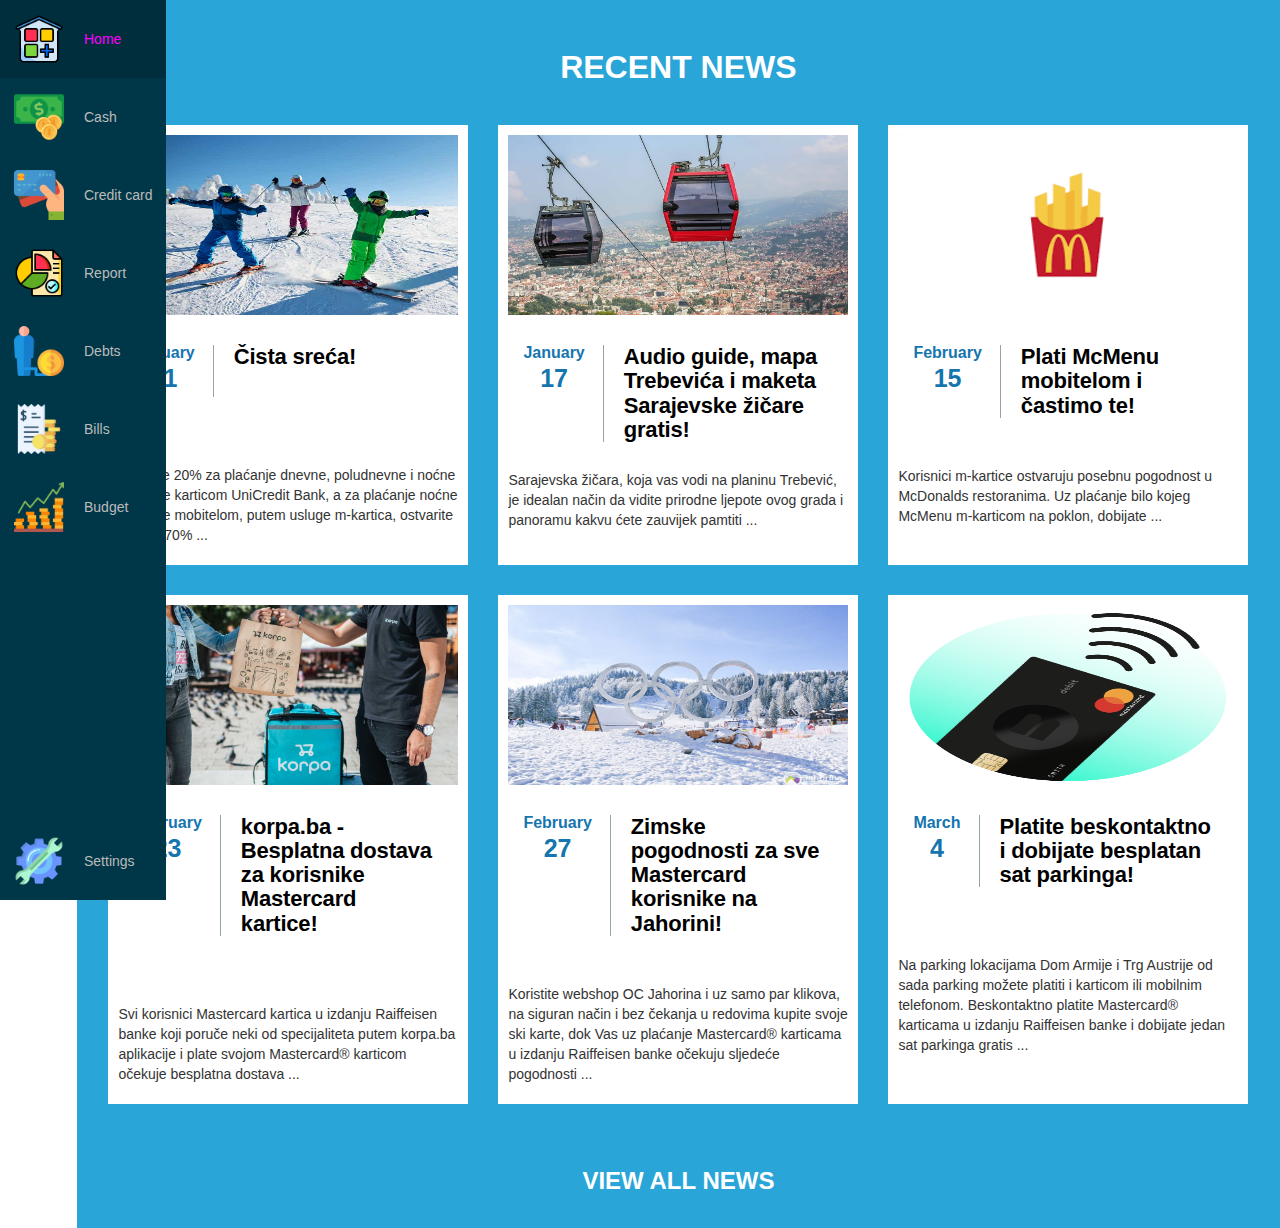
==== commit 8f94ceb5: "news-font" ====
--- a/index.html
+++ b/index.html
@@ -24,7 +24,7 @@
 
 	<section class="recentNews">
 		<div class="container">
-			<h2 class="news-title">Recent News</h2>
+			<h2 class="news-title">RECENT NEWS</h2>
 			<div class="row">
 				<div class="ct-blog col-sm-6 col-md-4">
 					<div class="inner">
--- a/styles/index_recent-news-boxes.css
+++ b/styles/index_recent-news-boxes.css
@@ -6,8 +6,8 @@
     text-align:center;
     padding-top:30px;
     padding-bottom:30px;
-    font-family: 'nimbus-sans-condensed', sans-serif;
-    font-size:55px;
+    font-family: 'Montserrat', sans-serif;
+    font-size:32px;
     font-weight:bold;
     color: #fff;
 }
